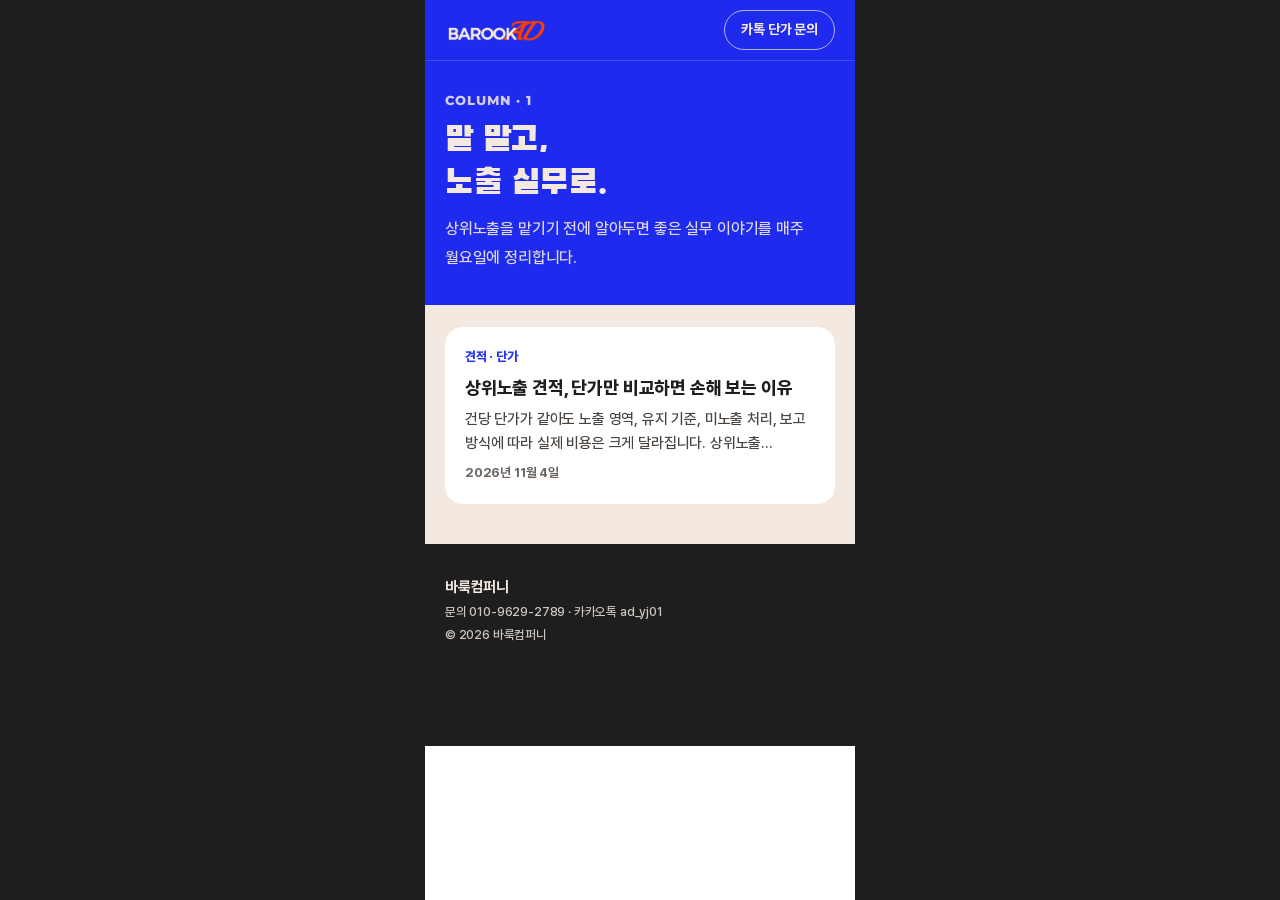
==== column/index.html @ 10cfa562 "홈페이지 + 칼럼 구조 + 첫 칼럼 Co-Authored-By: Claude Opus 5.5 <noreply@anthropic.com> Claude-Session: https://" ====
<!doctype html>
<html lang="ko">
<head>
<meta charset="utf-8">
<meta name="viewport" content="width=device-width, initial-scale=1, viewport-fit=cover">
<title>상위노출 실무 칼럼 | 바룩컴퍼니</title>
<meta name="description" content="통합검색·블로그탭·카페탭 상위노출 실무 칼럼. 검색 화면 구조, 노출 견적 비교, 노출 보고 읽는 법을 매주 정리합니다.">
<meta name="robots" content="index,follow">
<link rel="canonical" href="https://barookad.netlify.app/column/">
<meta property="og:type" content="website">
<meta property="og:site_name" content="바룩컴퍼니">
<meta property="og:title" content="상위노출 실무 칼럼 | 바룩컴퍼니">
<meta property="og:description" content="검색 화면 구조, 노출 견적 비교, 노출 보고 읽는 법을 매주 정리합니다.">
<meta property="og:url" content="https://barookad.netlify.app/column/">
<meta property="og:image" content="https://barookad.netlify.app/og.png">
<meta name="theme-color" content="#1E2BEE">
<link rel="icon" href="/favicon.ico" sizes="any">
<link rel="apple-touch-icon" href="/apple-touch-icon.png">
<link rel="stylesheet" href="https://fonts.googleapis.com/css2?family=Black+Han+Sans&family=Montserrat:wght@800&display=swap">
<link rel="stylesheet" href="/assets/column.css">
</head>
<body>
<header class="top"><div class="wrap">
  <a href="/"><img src="/assets/logo.png" alt="BAROOK AD 바룩컴퍼니"></a>
  <a class="pill" href="/#contact">카톡 단가 문의</a>
</div></header>
<main>
  <div class="wrap list-h">
    <p class="eyebrow">COLUMN · 1</p>
    <h1>말 말고,<br>노출 실무로.</h1>
    <p>상위노출을 맡기기 전에 알아두면 좋은 실무 이야기를 매주 월요일에 정리합니다.</p>
  </div>
  <div class="wrap items"><a class="item" href="/column/seo-quote-checklist/"><span class="c">견적 · 단가</span><b>상위노출 견적, 단가만 비교하면 손해 보는 이유</b><span>건당 단가가 같아도 노출 영역, 유지 기준, 미노출 처리, 보고 방식에 따라 실제 비용은 크게 달라집니다. 상위노출 견적서를 받았을 때 꼭 확인해야 할 5가지를 정리했습니다.</span><time datetime="2026-11-04">2026년 11월 4일</time></a>
</div>
</main>
<footer><b>바룩컴퍼니</b>문의 010-9629-2789 · 카카오톡 ad_yj01<br>© 2026 바룩컴퍼니</footer>
</body>
</html>
---- assets/column.css ----
@font-face{font-family:"Pretendard";font-weight:500;font-display:swap;src:url("/assets/fonts/Pretendard-Medium.woff2") format("woff2")}
@font-face{font-family:"Pretendard";font-weight:700;font-display:swap;src:url("/assets/fonts/Pretendard-Bold.woff2") format("woff2")}
@font-face{font-family:"Pretendard";font-weight:800;font-display:swap;src:url("/assets/fonts/Pretendard-ExtraBold.woff2") format("woff2")}
:root{--blue:#1E2BEE;--blue-2:#2835F8;--cream:#F4E9E1;--orange:#FF3D00;--ink:#1E1E1E;--ink-2:#4A4440;--ink-3:#6D6560;--line:#E6DDD5;--white:#fff;
--f:"Pretendard","Apple SD Gothic Neo","Malgun Gothic",sans-serif;--d:"Black Han Sans","Pretendard",sans-serif;color-scheme:light}
*{box-sizing:border-box}
html{background:#1E1E1E}
body{margin:0 auto;max-width:430px;min-height:100vh;background:var(--white);color:var(--ink);font-family:var(--f);font-size:17px;line-height:1.8;letter-spacing:-.01em;word-break:keep-all;overflow-wrap:break-word;-webkit-font-smoothing:antialiased}
a{color:var(--blue-2)}
.wrap{padding-left:max(20px,env(safe-area-inset-left,0px));padding-right:max(20px,env(safe-area-inset-right,0px))}
.top{position:sticky;top:0;z-index:50;background:var(--blue);border-bottom:1px solid rgba(244,233,225,.18)}
.top .wrap{display:flex;align-items:center;justify-content:space-between;height:60px}
.top img{height:24px;width:auto;display:block}
.top .pill{display:inline-flex;align-items:center;min-height:40px;padding:0 16px;border-radius:999px;border:1.5px solid rgba(244,233,225,.7);color:var(--cream);font-size:14px;font-weight:700;text-decoration:none}
.hero{background:var(--blue);color:var(--cream);padding-block:18px 30px}
.crumb{font-size:14px;margin:0 0 14px}
.crumb a{color:var(--cream);font-weight:700;text-decoration:none;opacity:.9}
.cat{display:inline-flex;align-items:center;gap:8px;border:1.5px solid rgba(244,233,225,.55);border-radius:999px;padding:5px 12px;font-size:13px;font-weight:700}
.cat::before{content:"";width:8px;height:8px;border-radius:50%;background:var(--orange)}
.hero h1{margin:14px 0 12px;font-family:var(--d);font-weight:400;font-size:32px;line-height:1.3;text-wrap:balance}
.hero .desc{margin:0;font-size:16px;line-height:1.7;color:rgba(244,233,225,.9);font-weight:500}
.hero .meta{margin:14px 0 0;font-size:13px;color:rgba(244,233,225,.75);font-weight:700}
.toc{margin-top:24px;padding:18px 18px 18px 20px;border-radius:16px;background:var(--cream)}
.toc b{font-size:15px}
.toc ol{margin:8px 0 0;padding-left:20px;font-size:15px;line-height:1.7}
.toc a{color:var(--ink-2);text-decoration:none;font-weight:500}
.body{padding-block:8px 28px;font-weight:500}
.body h2{margin:40px 0 12px;font-family:var(--d);font-weight:400;font-size:24px;line-height:1.4;scroll-margin-top:72px}
.body h3{margin:28px 0 8px;font-size:18px;line-height:1.5;font-weight:800}
.body p{margin:0 0 16px}
.body ul,.body ol{margin:0 0 18px;padding-left:22px}
.body li{margin-bottom:8px}
.body strong{font-weight:800;text-decoration:underline;text-decoration-color:rgba(255,61,0,.45);text-decoration-thickness:5px;text-underline-offset:-2px;text-decoration-skip-ink:none}
.body a{font-weight:800}
.body blockquote{margin:22px 0;padding:18px;border-radius:16px;background:var(--blue);color:var(--cream)}
.body blockquote p{margin:0;font-weight:700}
.tbl{overflow-x:auto;margin:0 0 20px}
.tbl table{border-collapse:collapse;width:100%;font-size:15px;min-width:420px}
.tbl th,.tbl td{border-bottom:1px solid var(--line);padding:10px;text-align:left;vertical-align:top;line-height:1.6}
.tbl th{background:var(--cream);font-weight:800}
.sources{margin-bottom:28px;padding:18px;border-radius:16px;border:1.5px solid var(--line)}
.sources h2{margin:0 0 8px;font-size:16px;font-weight:800}
.sources ul{margin:0;padding-left:18px;font-size:14px;color:var(--ink-2)}
.cta{margin-block:8px 36px;padding:24px 20px;border-radius:20px;background:var(--blue);color:var(--cream);display:grid;gap:12px}
.cta b{font-family:var(--d);font-weight:400;font-size:25px;line-height:1.35}
.cta p{margin:0;font-size:15px;color:rgba(244,233,225,.9)}
.cta .btn{display:flex;align-items:center;justify-content:center;min-height:56px;border-radius:14px;background:var(--orange);color:#fff;font-size:18px;font-weight:800;text-decoration:none}
.cta .id{font-size:14px;color:rgba(244,233,225,.85)}
.list-h{background:var(--blue);color:var(--cream);padding-block:28px 32px}
.list-h .eyebrow{font-family:"Montserrat",var(--f);font-size:13px;font-weight:800;letter-spacing:.08em;color:var(--cream);opacity:.85}
.list-h h1{margin:8px 0 10px;font-family:var(--d);font-weight:400;font-size:34px;line-height:1.25}
.list-h p{margin:0;font-size:16px;color:rgba(244,233,225,.9)}
.items{display:grid;gap:12px;padding-block:22px 40px;background:var(--cream)}
.related{background:var(--cream);padding-block:24px 8px}
.related h2{margin:0 0 12px;font-family:var(--d);font-weight:400;font-size:24px}
.related .items{padding:0 0 24px}
.item{display:grid;gap:6px;padding:20px;border-radius:18px;background:var(--white);text-decoration:none;color:var(--ink)}
.item .c{font-size:13px;font-weight:800;color:var(--blue-2)}
.item b{font-size:18px;line-height:1.5;font-weight:800}
.item span{font-size:15px;color:var(--ink-2);line-height:1.6;display:-webkit-box;-webkit-line-clamp:2;-webkit-box-orient:vertical;overflow:hidden}
.item time{font-size:13px;color:var(--ink-3);font-weight:700}
footer{background:#1E1E1E;color:#CFC7C0;padding:30px 20px 100px;font-size:12.5px;line-height:1.8}
footer b{display:block;font-size:15px;color:var(--cream)}
.bar{position:fixed;bottom:0;left:50%;transform:translateX(-50%);width:100%;max-width:430px;background:#fff;padding:10px 12px calc(14px + env(safe-area-inset-bottom,0px));display:flex;gap:8px;box-shadow:0 -8px 20px rgba(0,0,0,.12);z-index:55}
.bar a{display:flex;align-items:center;justify-content:center;min-height:52px;border-radius:14px;font-size:18px;font-weight:800;text-decoration:none}
.bar .k{flex:1.7;background:var(--orange);color:#fff}
.bar .t{flex:1;background:var(--cream);color:var(--ink)}
:focus-visible{outline:3px solid var(--orange);outline-offset:2px;border-radius:6px}
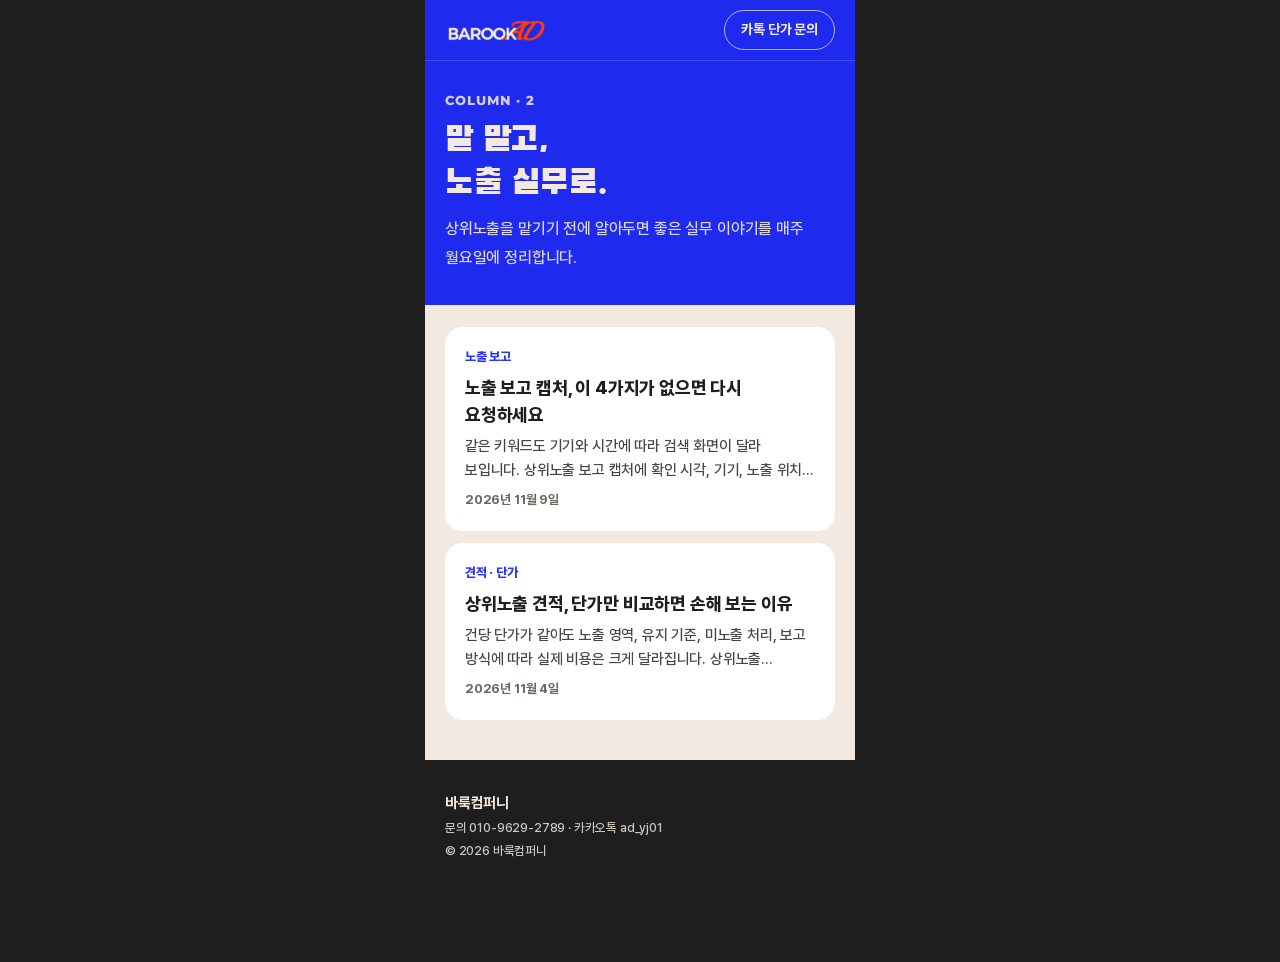
==== commit eedd3a8a: "칼럼: 노출 보고 캡처, 이 4가지가 없으면 다시 요청하세요 Co-Authored-By: Claude Opus 5.5 <noreply@anthropic.com> Claude-Ses" ====
--- a/column/index.html
+++ b/column/index.html
@@ -26,11 +26,12 @@
 </div></header>
 <main>
   <div class="wrap list-h">
-    <p class="eyebrow">COLUMN · 1</p>
+    <p class="eyebrow">COLUMN · 2</p>
     <h1>말 말고,<br>노출 실무로.</h1>
     <p>상위노출을 맡기기 전에 알아두면 좋은 실무 이야기를 매주 월요일에 정리합니다.</p>
   </div>
-  <div class="wrap items"><a class="item" href="/column/seo-quote-checklist/"><span class="c">견적 · 단가</span><b>상위노출 견적, 단가만 비교하면 손해 보는 이유</b><span>건당 단가가 같아도 노출 영역, 유지 기준, 미노출 처리, 보고 방식에 따라 실제 비용은 크게 달라집니다. 상위노출 견적서를 받았을 때 꼭 확인해야 할 5가지를 정리했습니다.</span><time datetime="2026-11-04">2026년 11월 4일</time></a>
+  <div class="wrap items"><a class="item" href="/column/exposure-report-checklist/"><span class="c">노출 보고</span><b>노출 보고 캡처, 이 4가지가 없으면 다시 요청하세요</b><span>같은 키워드도 기기와 시간에 따라 검색 화면이 달라 보입니다. 상위노출 보고 캡처에 확인 시각, 기기, 노출 위치, 키워드가 빠짐없이 담겼는지 확인하는 방법과 대행사가 광고주에게 다시 보고할 때 쓰기 좋은 형식을 정리했습니다.</span><time datetime="2026-11-09">2026년 11월 9일</time></a>
+<a class="item" href="/column/seo-quote-checklist/"><span class="c">견적 · 단가</span><b>상위노출 견적, 단가만 비교하면 손해 보는 이유</b><span>건당 단가가 같아도 노출 영역, 유지 기준, 미노출 처리, 보고 방식에 따라 실제 비용은 크게 달라집니다. 상위노출 견적서를 받았을 때 꼭 확인해야 할 5가지를 정리했습니다.</span><time datetime="2026-11-04">2026년 11월 4일</time></a>
 </div>
 </main>
 <footer><b>바룩컴퍼니</b>문의 010-9629-2789 · 카카오톡 ad_yj01<br>© 2026 바룩컴퍼니</footer>
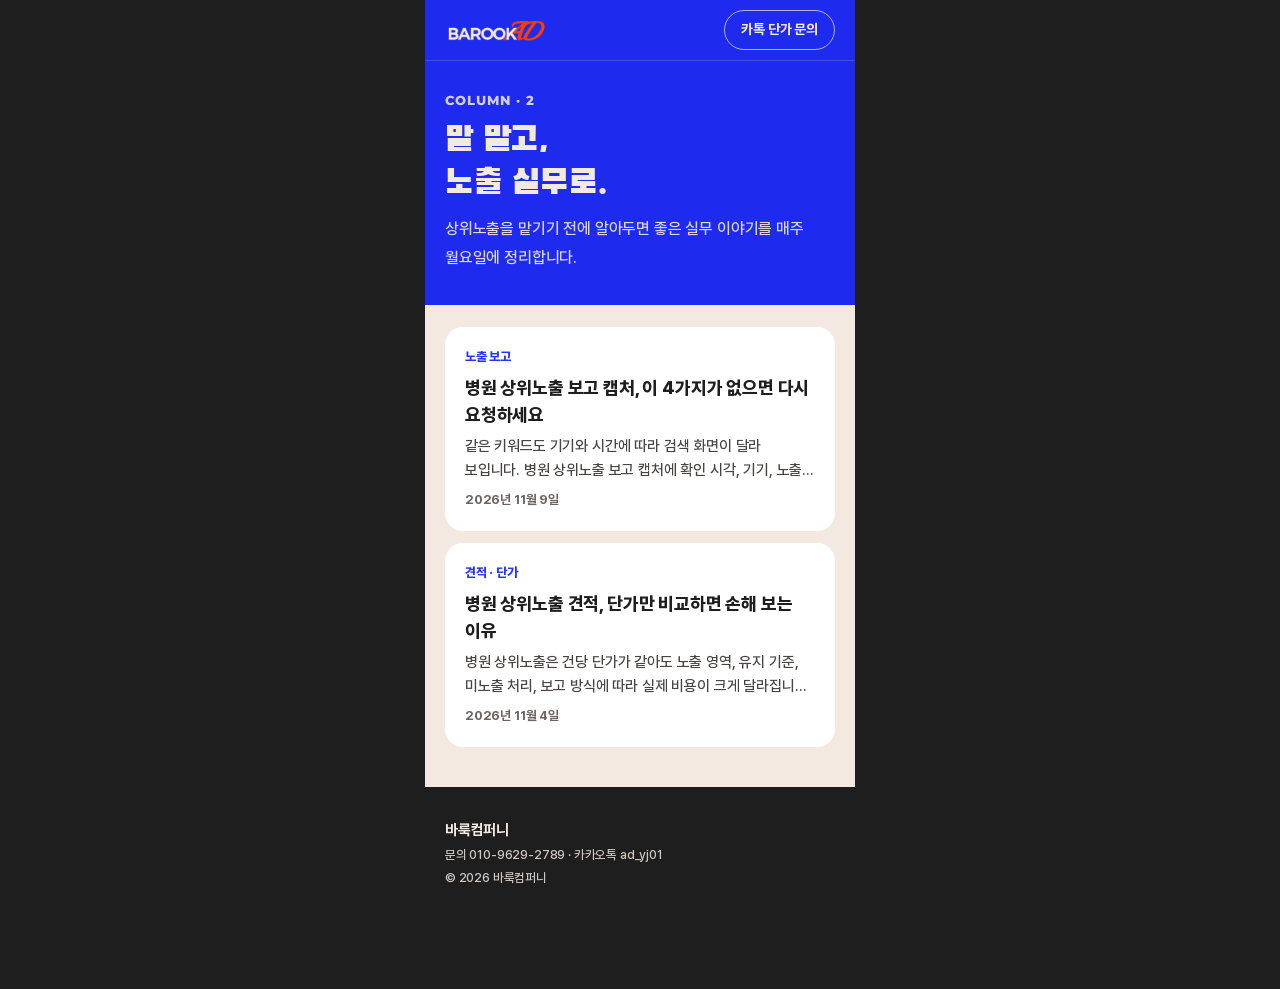
==== commit e236cbf9: "칼럼 노출 키워드 지침 추가, 기존 칼럼에 키워드 반영 Co-Authored-By: Claude Opus 5.5 <noreply@anthropic.com> Claude-Sessio" ====
--- a/column/index.html
+++ b/column/index.html
@@ -30,8 +30,8 @@
     <h1>말 말고,<br>노출 실무로.</h1>
     <p>상위노출을 맡기기 전에 알아두면 좋은 실무 이야기를 매주 월요일에 정리합니다.</p>
   </div>
-  <div class="wrap items"><a class="item" href="/column/exposure-report-checklist/"><span class="c">노출 보고</span><b>노출 보고 캡처, 이 4가지가 없으면 다시 요청하세요</b><span>같은 키워드도 기기와 시간에 따라 검색 화면이 달라 보입니다. 상위노출 보고 캡처에 확인 시각, 기기, 노출 위치, 키워드가 빠짐없이 담겼는지 확인하는 방법과 대행사가 광고주에게 다시 보고할 때 쓰기 좋은 형식을 정리했습니다.</span><time datetime="2026-11-09">2026년 11월 9일</time></a>
-<a class="item" href="/column/seo-quote-checklist/"><span class="c">견적 · 단가</span><b>상위노출 견적, 단가만 비교하면 손해 보는 이유</b><span>건당 단가가 같아도 노출 영역, 유지 기준, 미노출 처리, 보고 방식에 따라 실제 비용은 크게 달라집니다. 상위노출 견적서를 받았을 때 꼭 확인해야 할 5가지를 정리했습니다.</span><time datetime="2026-11-04">2026년 11월 4일</time></a>
+  <div class="wrap items"><a class="item" href="/column/exposure-report-checklist/"><span class="c">노출 보고</span><b>병원 상위노출 보고 캡처, 이 4가지가 없으면 다시 요청하세요</b><span>같은 키워드도 기기와 시간에 따라 검색 화면이 달라 보입니다. 병원 상위노출 보고 캡처에 확인 시각, 기기, 노출 위치, 키워드가 담겼는지 확인하는 방법과, 병원 실행사의 보고를 대행사가 광고주에게 다시 전달할 때 쓰기 좋은 형식을 정리했습니다.</span><time datetime="2026-11-09">2026년 11월 9일</time></a>
+<a class="item" href="/column/seo-quote-checklist/"><span class="c">견적 · 단가</span><b>병원 상위노출 견적, 단가만 비교하면 손해 보는 이유</b><span>병원 상위노출은 건당 단가가 같아도 노출 영역, 유지 기준, 미노출 처리, 보고 방식에 따라 실제 비용이 크게 달라집니다. 병원 실행사의 견적서를 받았을 때 꼭 확인해야 할 5가지를 정리했습니다.</span><time datetime="2026-11-04">2026년 11월 4일</time></a>
 </div>
 </main>
 <footer><b>바룩컴퍼니</b>문의 010-9629-2789 · 카카오톡 ad_yj01<br>© 2026 바룩컴퍼니</footer>
